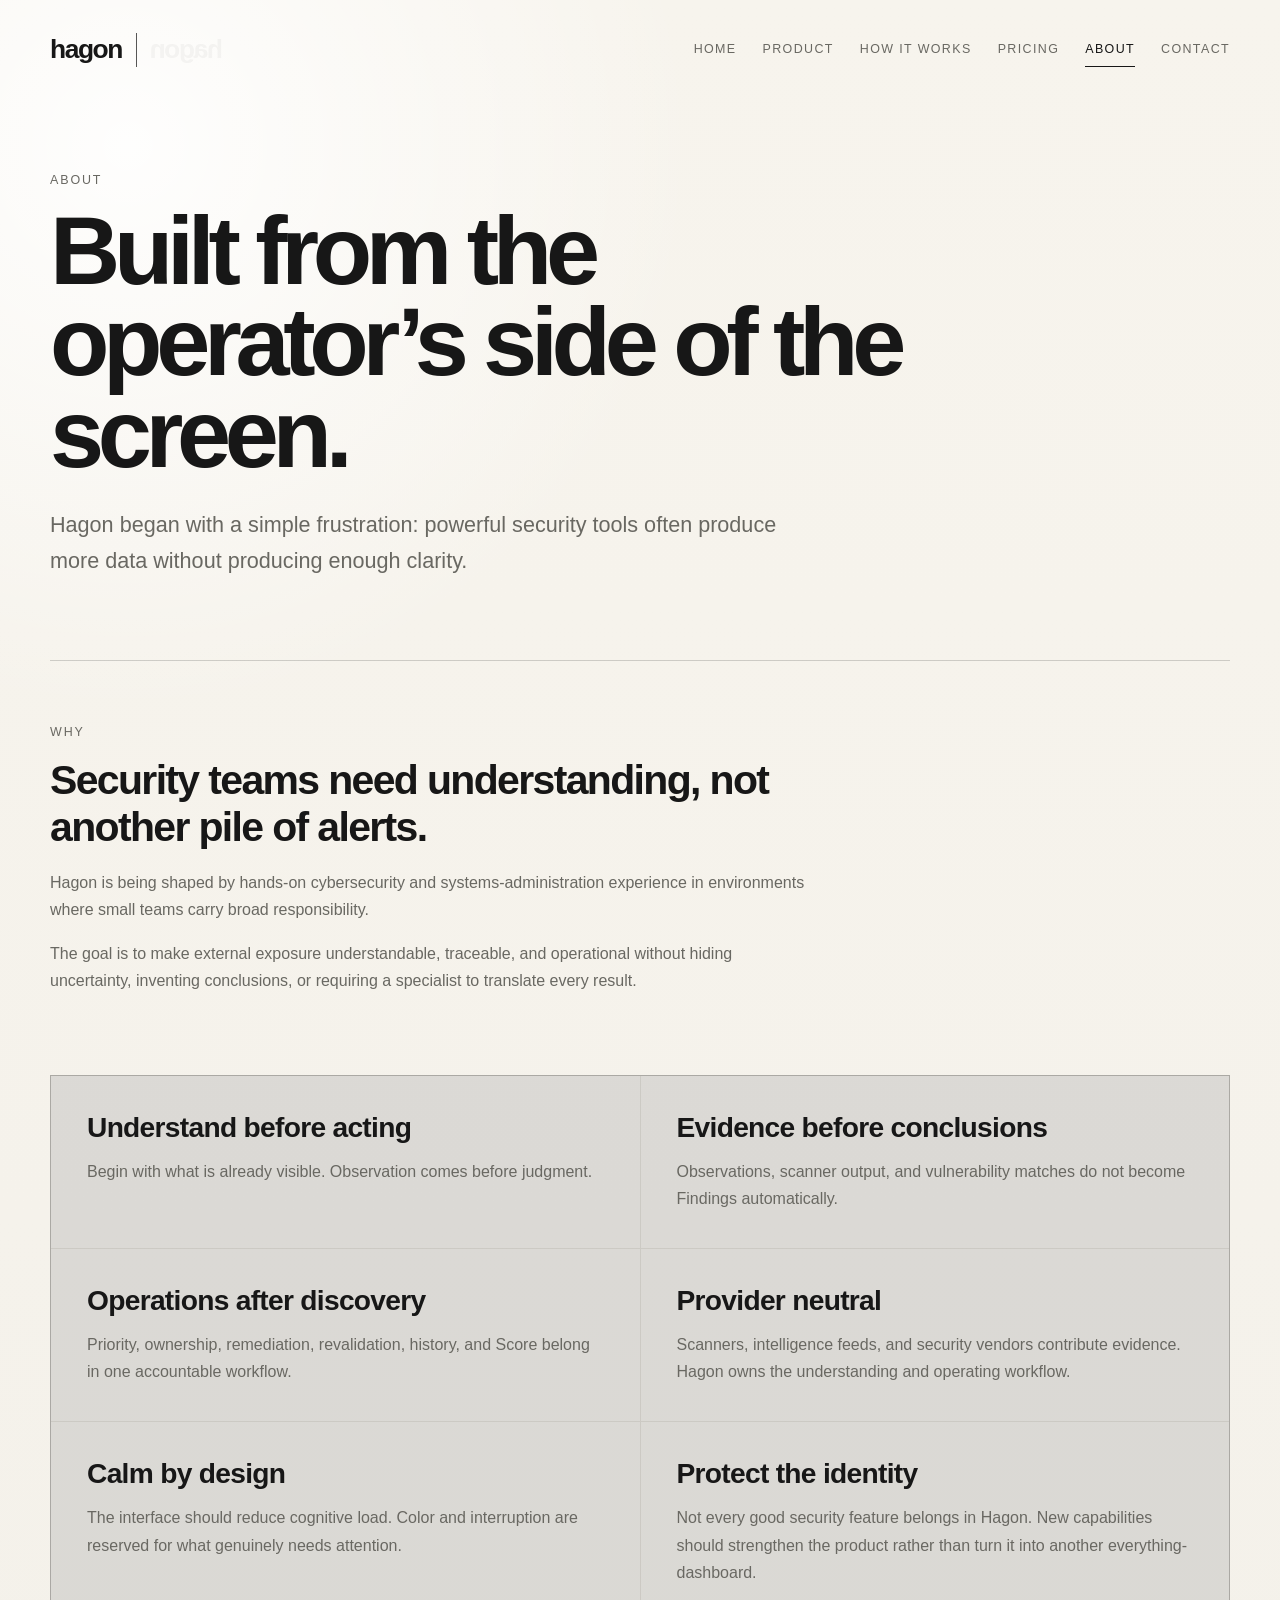
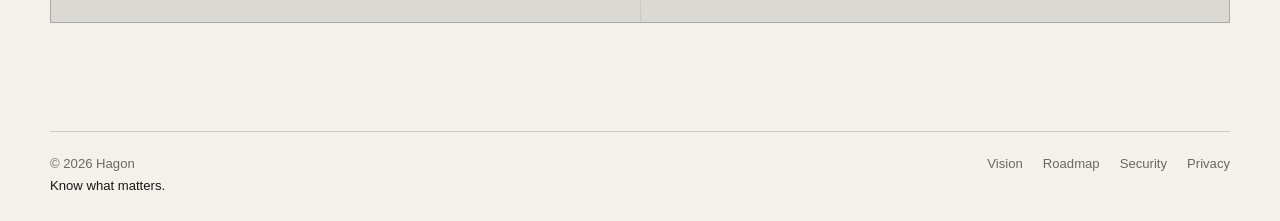
==== about.html @ eed58f70 "complete customer pass update" ====
<!DOCTYPE html>
<html lang="en">
<head>
  <meta charset="UTF-8" />
  <meta name="viewport" content="width=device-width, initial-scale=1" />
  <meta name="description" content="Hagon is built from hands-on security operations experience to make external exposure understandable, evidence-backed, and actionable for lean teams." />
  <meta name="theme-color" content="#f4f1ea" />
  <title>About - Hagon</title>
  <link rel="stylesheet" href="site.css" />
  <script defer src="site.js"></script>
</head>
<body class="about-page">
<div class="page">
<header class="topbar">
  <a class="brand" href="index.html" aria-label="hagon home">
    <span>hagon</span><span class="brand-divider" aria-hidden="true"></span><span class="brand-ghost" aria-hidden="true">hagon</span>
  </a>
  <button class="nav-toggle" type="button" aria-expanded="false" aria-controls="primary-nav">Menu</button>
  <nav class="nav" id="primary-nav" aria-label="Primary navigation"><a href="index.html">Home</a>
<a href="product.html">Product</a>
<a href="how-it-works.html">How It Works</a>
<a href="pricing.html">Pricing</a>
<a href="about.html" aria-current="page">About</a>
<a href="contact.html">Contact</a></nav>
</header>
<main class="content" id="main-content">
<section class="hero"><p class="eyebrow">About</p><h1>Built from the operator’s side of the screen.</h1><p class="lead">Hagon began with a simple frustration: powerful security tools often produce more data without producing enough clarity.</p></section>
<section class="feature-section"><div class="feature-copy"><p class="eyebrow">Why</p><h2>Security teams need understanding, not another pile of alerts.</h2><p>Hagon is being shaped by hands-on cybersecurity and systems-administration experience in environments where small teams carry broad responsibility.</p><p>The goal is to make external exposure understandable, traceable, and operational without hiding uncertainty, inventing conclusions, or requiring a specialist to translate every result.</p></div></section>
<section class="principles"><article><h2>Understand before acting</h2><p>Begin with what is already visible. Observation comes before judgment.</p></article><article><h2>Evidence before conclusions</h2><p>Observations, scanner output, and vulnerability matches do not become Findings automatically.</p></article><article><h2>Operations after discovery</h2><p>Priority, ownership, remediation, revalidation, history, and Score belong in one accountable workflow.</p></article><article><h2>Provider neutral</h2><p>Scanners, intelligence feeds, and security vendors contribute evidence. Hagon owns the understanding and operating workflow.</p></article><article><h2>Calm by design</h2><p>The interface should reduce cognitive load. Color and interruption are reserved for what genuinely needs attention.</p></article><article><h2>Protect the identity</h2><p>Not every good security feature belongs in Hagon. New capabilities should strengthen the product rather than turn it into another everything-dashboard.</p></article></section></main>
<footer class="footer">
  <div><span>© 2026 Hagon</span><span class="footer-tagline">Know what matters.</span></div>
  <nav class="footer-nav" aria-label="Footer navigation"><a href="vision.html">Vision</a>
<a href="roadmap.html">Roadmap</a>
<a href="security.html">Security</a>
<a href="privacy.html">Privacy</a></nav>
</footer>
</div>
</body>
</html>
---- site.css ----
:root{--bg:#f4f1ea;--text:#171717;--muted:#696862;--line:rgba(23,23,23,.18);--line-strong:rgba(23,23,23,.72);--panel:rgba(255,255,255,.38);--max:1180px}
*{box-sizing:border-box}html{min-height:100%;background:var(--bg)}body{margin:0;min-height:100vh;color:var(--text);background:radial-gradient(circle at 10% 8%,rgba(255,255,255,.9),transparent 28%),linear-gradient(180deg,#f7f4ed,var(--bg));font-family:Inter,ui-sans-serif,-apple-system,BlinkMacSystemFont,"Segoe UI",Helvetica,Arial,sans-serif}a{color:inherit}.page{min-height:100vh;display:grid;grid-template-rows:auto 1fr auto;padding:24px}.topbar,.content,.footer{width:min(var(--max),100%);margin:0 auto}.topbar{display:flex;align-items:center;justify-content:space-between;gap:28px;padding:8px 0 24px;border-bottom:1px solid transparent}.brand{display:inline-flex;align-items:center;gap:14px;text-decoration:none;font-size:clamp(1.65rem,2vw,2.2rem);font-weight:600;letter-spacing:-.055em;line-height:1}.brand-divider{width:1px;height:34px;background:var(--line-strong)}.brand-ghost{opacity:.035;transform:scaleX(-1);user-select:none;white-space:nowrap}.nav{display:flex;align-items:center;gap:26px}.nav a{padding:10px 0;text-decoration:none;color:var(--muted);font-size:.78rem;letter-spacing:.11em;text-transform:uppercase;border-bottom:1px solid transparent}.nav a:hover,.nav a:focus-visible,.nav a[aria-current=page]{color:var(--text);border-bottom-color:var(--text)}.nav-toggle{display:none;border:1px solid var(--line);background:transparent;color:var(--text);font:inherit;padding:8px 12px}.content{padding:9vh 0 12vh}.hero{max-width:900px;padding-bottom:9vh}.eyebrow,.section-kicker{margin:0 0 18px;color:var(--muted);font-size:.78rem;letter-spacing:.15em;text-transform:uppercase}.hero h1{margin:0;font-size:clamp(3.2rem,7.6vw,7.4rem);line-height:.94;letter-spacing:-.065em;font-weight:550}.lead{max-width:760px;margin:28px 0 0;color:var(--muted);font-size:clamp(1.05rem,1.7vw,1.35rem);line-height:1.65}.home-page .content{display:grid;align-content:center}.home-hero{display:grid;grid-template-columns:minmax(0,1.35fr) minmax(280px,.65fr);align-items:end;gap:clamp(44px,8vw,120px)}.home-hero h1{margin:0;font-size:clamp(4.3rem,11vw,10.5rem);font-weight:540;line-height:.84;letter-spacing:-.075em}.home-hero h1 span{display:block}.intro-card{border-left:1px solid var(--line-strong);padding:4px 0 4px 28px}.intro-card p{margin:0;color:var(--muted);font-size:clamp(1rem,1.6vw,1.25rem);line-height:1.65}.intro-card strong{color:var(--text)}.signal{margin-top:30px;display:inline-flex;align-items:center;gap:10px;font-size:.92rem}.signal-dot{width:8px;height:8px;border-radius:50%;background:var(--text);box-shadow:0 0 0 6px rgba(23,23,23,.06)}.home-bridge{margin-top:10vh;padding-top:28px;border-top:1px solid var(--line);display:flex;justify-content:space-between;gap:30px;color:var(--muted)}.home-bridge p{margin:0;max-width:690px;line-height:1.7}.text-link{text-decoration:none;color:var(--text);white-space:nowrap}.split-section{display:grid;grid-template-columns:180px 1fr;gap:50px;padding:64px 0;border-top:1px solid var(--line)}.split-section h2,.process h2,.pricing-principles h2,.contact-grid h2,.roadmap-list h2,.security-grid h2,.privacy-list h2{margin:0 0 18px;font-size:clamp(1.7rem,3vw,3rem);letter-spacing:-.035em}.split-section>div>p,.process p,.pricing-principles p,.contact-grid p,.roadmap-list p,.security-grid p,.privacy-list p,.quiet-panel p{color:var(--muted);line-height:1.7;max-width:760px}.demo-window,.quiet-panel,.rows,.security-grid article,.contact-grid article,.roadmap-list article,.pricing-principles article,.privacy-list article{border:1px solid var(--line);background:var(--panel);padding:28px}.window-top,.rows>div{display:flex;justify-content:space-between;gap:20px}.window-top{color:var(--muted);font-size:.82rem;text-transform:uppercase;letter-spacing:.1em;margin-bottom:28px}.demo-window>strong{font-size:1.6rem}.metric-grid{display:grid;grid-template-columns:repeat(3,1fr);gap:12px;margin-top:24px}.metric-grid>div{border-top:1px solid var(--line);padding-top:16px}.metric-grid strong{display:block;font-size:2rem}.metric-grid span{color:var(--muted);font-size:.86rem}.rows>div{padding:15px 0;border-bottom:1px solid var(--line)}.rows>div:last-child{border-bottom:0}.rows span{color:var(--muted)}.process,.pricing-principles,.roadmap-list,.privacy-list{display:grid;gap:0;border-top:1px solid var(--line)}.process article,.pricing-principles article,.roadmap-list article,.privacy-list article{display:grid;grid-template-columns:100px 260px 1fr;gap:26px;padding:34px 0;border-bottom:1px solid var(--line);background:transparent}.process article>span,.pricing-principles article>span,.roadmap-list article>span{color:var(--muted);font-size:.78rem;letter-spacing:.12em;text-transform:uppercase}.process h2,.pricing-principles h2,.roadmap-list h2,.privacy-list h2{font-size:1.5rem}.process p,.pricing-principles p,.roadmap-list p,.privacy-list p{margin:0}.statement{padding:9vh 0 2vh;border-top:1px solid var(--line)}.statement p{margin:0;font-size:clamp(2.3rem,5vw,5.5rem);line-height:1.05;letter-spacing:-.055em}.statement em{font-style:normal;color:var(--muted)}.principle-list{display:grid;grid-template-columns:1fr 1fr;gap:1px;background:var(--line);border:1px solid var(--line)}.principle-list article{padding:28px;background:var(--bg)}.principle-list h3{margin:0 0 12px}.principle-list p{margin:0;color:var(--muted);line-height:1.6}.contact-grid,.security-grid{display:grid;grid-template-columns:1fr 1fr;gap:18px}.contact-grid article span{color:var(--muted);text-transform:uppercase;letter-spacing:.12em;font-size:.76rem}.callout{margin-top:64px}.flow-line{display:flex;gap:10px;flex-wrap:wrap;padding:30px 0;border-top:1px solid var(--line);border-bottom:1px solid var(--line)}.flow-line span{padding:10px 16px;border:1px solid var(--line);background:var(--panel)}.security-grid article h2{font-size:1.4rem}.footer{display:flex;align-items:flex-start;justify-content:space-between;gap:30px;padding:24px 0 4px;border-top:1px solid var(--line);color:var(--muted);font-size:.82rem}.footer>div{display:flex;flex-direction:column;gap:7px}.footer-tagline{color:var(--text)}.footer-nav{display:flex;gap:20px;flex-wrap:wrap}.footer-nav a{text-decoration:none}.footer-nav a:hover,.footer-nav a:focus-visible{color:var(--text)}
@media(max-width:820px){.page{padding:18px}.topbar{align-items:flex-start;flex-wrap:wrap}.nav-toggle{display:block}.nav{display:none;width:100%;flex-direction:column;align-items:stretch;gap:0;padding-top:10px}.nav.is-open{display:flex}.nav a{padding:13px 0;border-bottom:1px solid var(--line)}.content{padding:7vh 0 9vh}.home-hero{grid-template-columns:1fr;gap:50px}.home-hero h1{font-size:clamp(4.5rem,21vw,8rem)}.home-bridge,.footer{flex-direction:column}.split-section{grid-template-columns:1fr;gap:14px;padding:46px 0}.process article,.pricing-principles article,.roadmap-list article,.privacy-list article{grid-template-columns:1fr;gap:10px}.contact-grid,.security-grid,.principle-list{grid-template-columns:1fr}.metric-grid{grid-template-columns:1fr}.footer-nav{gap:14px}}
@media(prefers-reduced-motion:no-preference){.topbar,.content,.footer{animation:reveal .55s ease-out both}.content{animation-delay:.05s}.footer{animation-delay:.1s}@keyframes reveal{from{opacity:0;transform:translateY(8px)}to{opacity:1;transform:translateY(0)}}}

/* Product and content hierarchy */
.status{display:inline-flex;margin:28px 0 0;padding:8px 12px;border:1px solid var(--line-strong);font-size:.74rem;letter-spacing:.13em;text-transform:uppercase}
.principles{display:grid;grid-template-columns:repeat(2,minmax(0,1fr));gap:1px;background:var(--line);border:1px solid var(--line)}
.principles article{padding:clamp(24px,3vw,36px);background:rgba(255,255,255,.28)}
.principles h2{margin:0 0 14px;font-size:clamp(1.35rem,2.2vw,2rem);letter-spacing:-.025em}
.principles p{margin:0;color:var(--muted);line-height:1.7}
.feature-section{display:grid;grid-template-columns:minmax(0,1.45fr) minmax(260px,.55fr);gap:clamp(36px,7vw,96px);align-items:start;padding:64px 0;border-top:1px solid var(--line)}
.feature-copy h2{margin:0 0 18px;font-size:clamp(1.8rem,3.2vw,3.2rem);letter-spacing:-.04em}
.feature-copy>p:not(.eyebrow){max-width:760px;color:var(--muted);line-height:1.72}
.feature-panel{border:1px solid var(--line);background:rgba(255,255,255,.34);padding:26px;position:sticky;top:24px}
.feature-panel .panel-label{margin:0 0 18px;color:var(--muted);font-size:.72rem;letter-spacing:.14em;text-transform:uppercase}
.feature-panel strong{display:block;font-size:1.28rem;line-height:1.35;letter-spacing:-.02em}
.feature-panel>p:last-child{margin:14px 0 0;color:var(--muted);line-height:1.6}
.proof-strip{padding:64px 0;border-top:1px solid var(--line)}
.proof-grid{display:grid;grid-template-columns:repeat(4,minmax(0,1fr));gap:1px;background:var(--line);border:1px solid var(--line)}
.proof-grid article{padding:24px;background:var(--bg)}
.proof-grid strong,.proof-grid span{display:block}.proof-grid strong{font-size:1rem}.proof-grid span{margin-top:9px;color:var(--muted);font-size:.88rem;line-height:1.55}
.score-statement{padding:32px;border:1px solid var(--line);background:var(--panel)}
.score-statement strong{font-size:clamp(1.5rem,3vw,2.6rem);letter-spacing:-.035em}
@media(max-width:820px){.principles,.proof-grid{grid-template-columns:1fr}.feature-section{grid-template-columns:1fr;gap:22px;padding:46px 0}.feature-panel{position:static}}
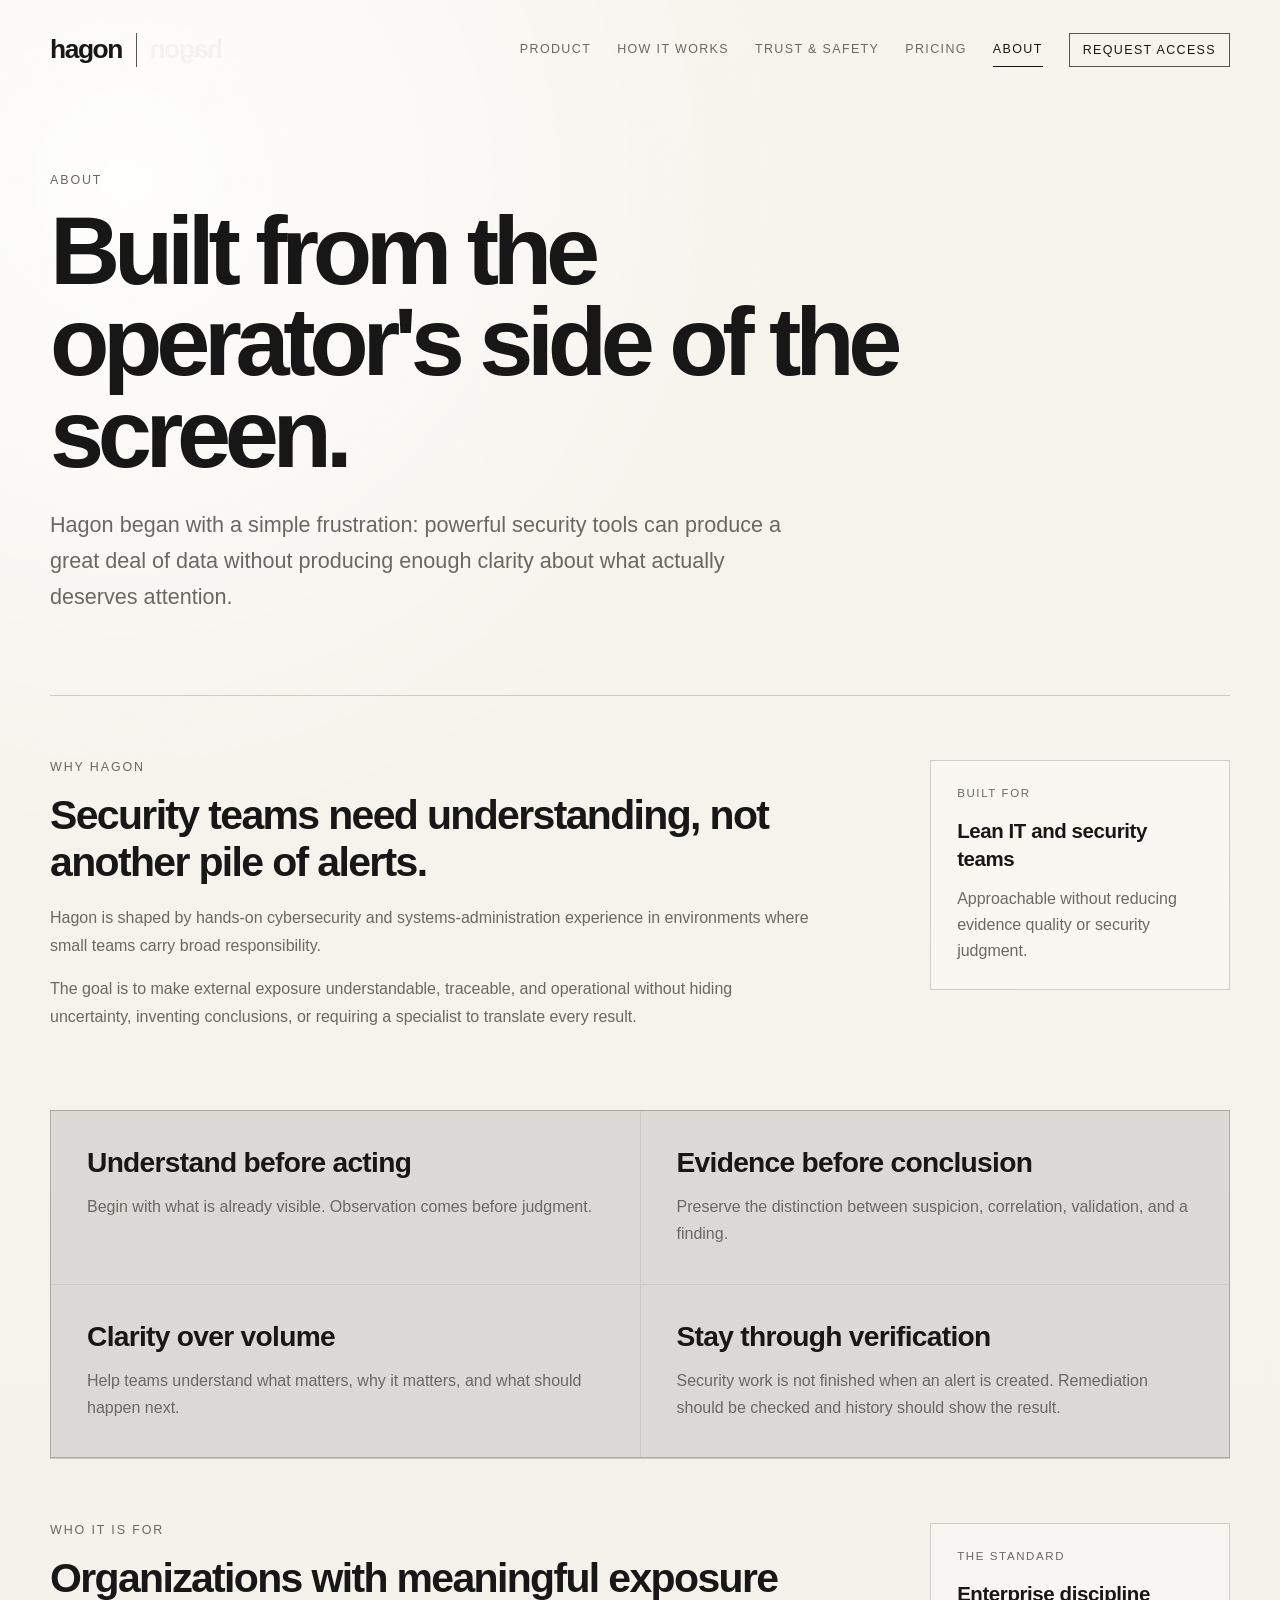
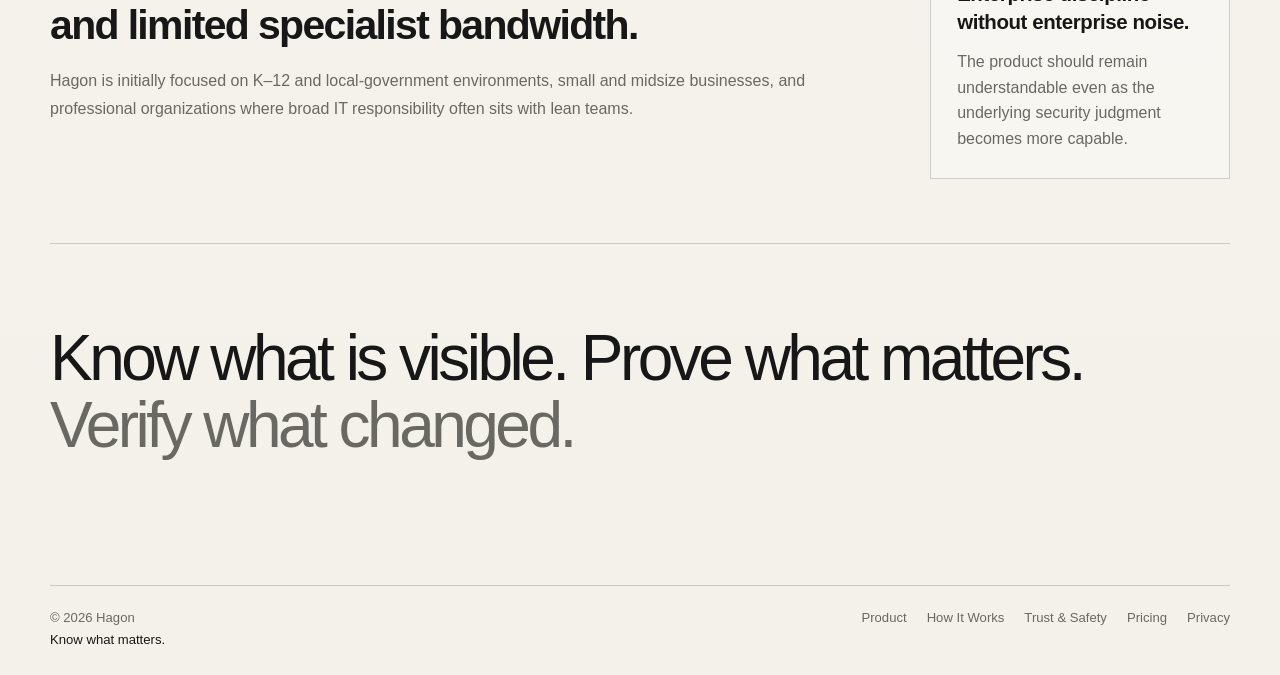
==== commit b7330c41: "refresh" ====
--- a/about.html
+++ b/about.html
@@ -5,35 +5,42 @@
   <meta name="viewport" content="width=device-width, initial-scale=1" />
   <meta name="description" content="Hagon is built from hands-on security operations experience to make external exposure understandable, evidence-backed, and actionable for lean teams." />
   <meta name="theme-color" content="#f4f1ea" />
-  <title>About - Hagon</title>
+  <meta property="og:type" content="website" />
+  <meta property="og:site_name" content="Hagon" />
+  <meta property="og:title" content="About — Hagon" />
+  <meta property="og:description" content="Hagon is built from hands-on security operations experience to make external exposure understandable, evidence-backed, and actionable for lean teams." />
+  <meta property="og:url" content="https://hagontech.com/about.html" />
+  <meta name="twitter:card" content="summary" />
+  <link rel="canonical" href="https://hagontech.com/about.html" />
+  <title>About — Hagon</title>
   <link rel="stylesheet" href="site.css" />
   <script defer src="site.js"></script>
 </head>
 <body class="about-page">
+<a class="skip-link" href="#main-content">Skip to content</a>
 <div class="page">
 <header class="topbar">
-  <a class="brand" href="index.html" aria-label="hagon home">
-    <span>hagon</span><span class="brand-divider" aria-hidden="true"></span><span class="brand-ghost" aria-hidden="true">hagon</span>
-  </a>
+  <a class="brand" href="index.html" aria-label="Hagon home"><span>hagon</span><span class="brand-divider" aria-hidden="true"></span><span class="brand-ghost" aria-hidden="true">hagon</span></a>
   <button class="nav-toggle" type="button" aria-expanded="false" aria-controls="primary-nav">Menu</button>
-  <nav class="nav" id="primary-nav" aria-label="Primary navigation"><a href="index.html">Home</a>
-<a href="product.html">Product</a>
+  <nav class="nav" id="primary-nav" aria-label="Primary navigation"><a href="product.html">Product</a>
 <a href="how-it-works.html">How It Works</a>
+<a href="security.html">Trust & Safety</a>
 <a href="pricing.html">Pricing</a>
 <a href="about.html" aria-current="page">About</a>
-<a href="contact.html">Contact</a></nav>
+<a href="contact.html" class="nav-cta">Request Access</a></nav>
 </header>
 <main class="content" id="main-content">
-<section class="hero"><p class="eyebrow">About</p><h1>Built from the operator’s side of the screen.</h1><p class="lead">Hagon began with a simple frustration: powerful security tools often produce more data without producing enough clarity.</p></section>
-<section class="feature-section"><div class="feature-copy"><p class="eyebrow">Why</p><h2>Security teams need understanding, not another pile of alerts.</h2><p>Hagon is being shaped by hands-on cybersecurity and systems-administration experience in environments where small teams carry broad responsibility.</p><p>The goal is to make external exposure understandable, traceable, and operational without hiding uncertainty, inventing conclusions, or requiring a specialist to translate every result.</p></div></section>
-<section class="principles"><article><h2>Understand before acting</h2><p>Begin with what is already visible. Observation comes before judgment.</p></article><article><h2>Evidence before conclusions</h2><p>Observations, scanner output, and vulnerability matches do not become Findings automatically.</p></article><article><h2>Operations after discovery</h2><p>Priority, ownership, remediation, revalidation, history, and Score belong in one accountable workflow.</p></article><article><h2>Provider neutral</h2><p>Scanners, intelligence feeds, and security vendors contribute evidence. Hagon owns the understanding and operating workflow.</p></article><article><h2>Calm by design</h2><p>The interface should reduce cognitive load. Color and interruption are reserved for what genuinely needs attention.</p></article><article><h2>Protect the identity</h2><p>Not every good security feature belongs in Hagon. New capabilities should strengthen the product rather than turn it into another everything-dashboard.</p></article></section></main>
-<footer class="footer">
-  <div><span>© 2026 Hagon</span><span class="footer-tagline">Know what matters.</span></div>
-  <nav class="footer-nav" aria-label="Footer navigation"><a href="vision.html">Vision</a>
-<a href="roadmap.html">Roadmap</a>
-<a href="security.html">Security</a>
-<a href="privacy.html">Privacy</a></nav>
-</footer>
+<section class="hero"><p class="eyebrow">About</p><h1>Built from the operator's side of the screen.</h1><p class="lead">Hagon began with a simple frustration: powerful security tools can produce a great deal of data without producing enough clarity about what actually deserves attention.</p></section>
+<section class="feature-section"><div class="feature-copy"><p class="eyebrow">Why Hagon</p><h2>Security teams need understanding, not another pile of alerts.</h2><p>Hagon is shaped by hands-on cybersecurity and systems-administration experience in environments where small teams carry broad responsibility.</p><p>The goal is to make external exposure understandable, traceable, and operational without hiding uncertainty, inventing conclusions, or requiring a specialist to translate every result.</p></div><div class="feature-panel"><p class="panel-label">Built for</p><strong>Lean IT and security teams</strong><p>Approachable without reducing evidence quality or security judgment.</p></div></section>
+<section class="principles"><article><h2>Understand before acting</h2><p>Begin with what is already visible. Observation comes before judgment.</p></article><article><h2>Evidence before conclusion</h2><p>Preserve the distinction between suspicion, correlation, validation, and a finding.</p></article><article><h2>Clarity over volume</h2><p>Help teams understand what matters, why it matters, and what should happen next.</p></article><article><h2>Stay through verification</h2><p>Security work is not finished when an alert is created. Remediation should be checked and history should show the result.</p></article></section>
+<section class="feature-section"><div class="feature-copy"><p class="eyebrow">Who it is for</p><h2>Organizations with meaningful exposure and limited specialist bandwidth.</h2><p>Hagon is initially focused on K–12 and local-government environments, small and midsize businesses, and professional organizations where broad IT responsibility often sits with lean teams.</p></div><div class="feature-panel"><p class="panel-label">The standard</p><strong>Enterprise discipline without enterprise noise.</strong><p>The product should remain understandable even as the underlying security judgment becomes more capable.</p></div></section>
+<section class="statement"><p>Know what is visible. Prove what matters. <em>Verify what changed.</em></p></section>
+</main>
+<footer class="footer"><div><span>© 2026 Hagon</span><span class="footer-tagline">Know what matters.</span></div><nav class="footer-nav" aria-label="Footer navigation"><a href="product.html">Product</a>
+<a href="how-it-works.html">How It Works</a>
+<a href="security.html">Trust & Safety</a>
+<a href="pricing.html">Pricing</a>
+<a href="privacy.html">Privacy</a></nav></footer>
 </div>
 </body>
 </html>
--- a/site.css
+++ b/site.css
@@ -24,3 +24,65 @@
 .score-statement{padding:32px;border:1px solid var(--line);background:var(--panel)}
 .score-statement strong{font-size:clamp(1.5rem,3vw,2.6rem);letter-spacing:-.035em}
 @media(max-width:820px){.principles,.proof-grid{grid-template-columns:1fr}.feature-section{grid-template-columns:1fr;gap:22px;padding:46px 0}.feature-panel{position:static}}
+
+/* Private-beta access boundary */
+.access-statement{padding:28px 0 54px;border-top:1px solid var(--line)}
+.access-statement p{max-width:900px;font-size:1rem;line-height:1.7;letter-spacing:0;color:var(--muted)}
+.access-statement strong{color:var(--text)}
+
+/* Compact beta/status notices: operational copy must never inherit display-statement scale */
+.beta-notice{
+  margin:0 0 64px;
+  padding:28px 30px;
+  max-width:900px;
+  border:1px solid var(--line);
+  background:var(--panel);
+}
+.beta-notice .eyebrow{margin:0 0 10px}
+.beta-notice h2{
+  margin:0;
+  max-width:760px;
+  font-size:clamp(1.45rem,2.5vw,2.15rem);
+  line-height:1.12;
+  letter-spacing:-.03em;
+  font-weight:550;
+}
+.beta-notice>p:not(.eyebrow){
+  margin:14px 0 0;
+  max-width:760px;
+  color:var(--muted);
+  font-size:1rem;
+  line-height:1.7;
+  letter-spacing:0;
+}
+.access-statement{padding:28px 30px;border-top:1px solid var(--line)}
+.access-statement p{max-width:760px;font-size:1rem;line-height:1.7;letter-spacing:0;color:var(--muted)}
+.score-statement p{
+  margin:0;
+  font-size:1rem;
+  line-height:1.7;
+  letter-spacing:0;
+  color:var(--muted);
+}
+.score-statement strong{
+  display:block;
+  margin-bottom:10px;
+  color:var(--text);
+  font-size:clamp(1.5rem,3vw,2.6rem);
+  line-height:1.12;
+  letter-spacing:-.035em;
+}
+@media(max-width:820px){
+  .beta-notice{margin-bottom:46px;padding:22px}
+}
+
+/* 2026 public positioning refresh */
+.skip-link{position:fixed;left:18px;top:12px;z-index:1000;padding:10px 14px;background:var(--text);color:var(--bg);text-decoration:none;transform:translateY(-160%);transition:transform .15s ease}.skip-link:focus{transform:translateY(0)}
+.nav .nav-cta{padding:9px 13px;border:1px solid var(--line-strong);color:var(--text)}.nav .nav-cta:hover,.nav .nav-cta:focus-visible,.nav .nav-cta[aria-current=page]{background:var(--text);color:var(--bg);border-color:var(--text)}
+.home-refresh{max-width:980px}.home-refresh .lead{max-width:850px}.hero-actions{display:flex;flex-wrap:wrap;gap:12px;margin-top:30px}.button{display:inline-flex;align-items:center;justify-content:center;min-height:44px;padding:10px 16px;border:1px solid var(--line-strong);text-decoration:none;font-size:.82rem;letter-spacing:.06em}.button.primary{background:var(--text);color:var(--bg);border-color:var(--text)}.button.secondary{background:transparent;color:var(--text)}.button:hover,.button:focus-visible{transform:translateY(-1px)}
+.question-grid{padding:70px 0;border-top:1px solid var(--line)}.section-heading{display:grid;grid-template-columns:200px 1fr;gap:40px;margin-bottom:34px}.section-heading h2{margin:0;font-size:clamp(2rem,4vw,4rem);line-height:1.05;letter-spacing:-.05em}.question-cards{display:grid;grid-template-columns:repeat(3,minmax(0,1fr));gap:1px;background:var(--line);border:1px solid var(--line)}.question-cards article{padding:28px;background:var(--bg)}.question-cards span{display:block;margin-bottom:28px;color:var(--muted);font-size:.75rem;letter-spacing:.12em}.question-cards h3{margin:0 0 12px;font-size:1.18rem}.question-cards p{margin:0;color:var(--muted);line-height:1.65}
+.flow-section{padding:64px 0;border-top:1px solid var(--line)}.large-flow span{font-size:.9rem}.flow-copy{max-width:800px;margin:24px 0 0;color:var(--muted);line-height:1.7}
+.score-card{display:flex;flex-direction:column;border:1px solid var(--line);background:var(--panel);padding:28px}.score-value{font-size:clamp(3.2rem,6vw,6rem);letter-spacing:-.07em;line-height:1}.score-label{margin-top:12px;font-size:1.1rem}.score-note{margin-top:26px;padding-top:16px;border-top:1px solid var(--line);color:var(--muted);font-size:.9rem;line-height:1.5}
+.trust-strip{padding:64px 0;border-top:1px solid var(--line)}.cta-band{margin-top:64px;padding:clamp(28px,5vw,60px);border:1px solid var(--line-strong);background:rgba(255,255,255,.25)}.cta-band h2{max-width:900px;margin:0;font-size:clamp(2rem,4vw,4.5rem);line-height:1.02;letter-spacing:-.05em}.cta-band>p:not(.eyebrow){max-width:760px;color:var(--muted);line-height:1.7}.intake-notice{margin-top:56px}
+@media(max-width:1080px){.nav{gap:16px}.nav a{font-size:.72rem}}
+@media(max-width:820px){.nav .nav-cta{border-width:0 0 1px;padding:13px 0;background:transparent;color:var(--text)}.nav .nav-cta:hover,.nav .nav-cta:focus-visible,.nav .nav-cta[aria-current=page]{background:transparent;color:var(--text)}.section-heading{grid-template-columns:1fr;gap:0}.question-cards{grid-template-columns:1fr}.hero-actions{flex-direction:column;align-items:stretch}.button{width:100%}.score-card{margin-top:6px}}
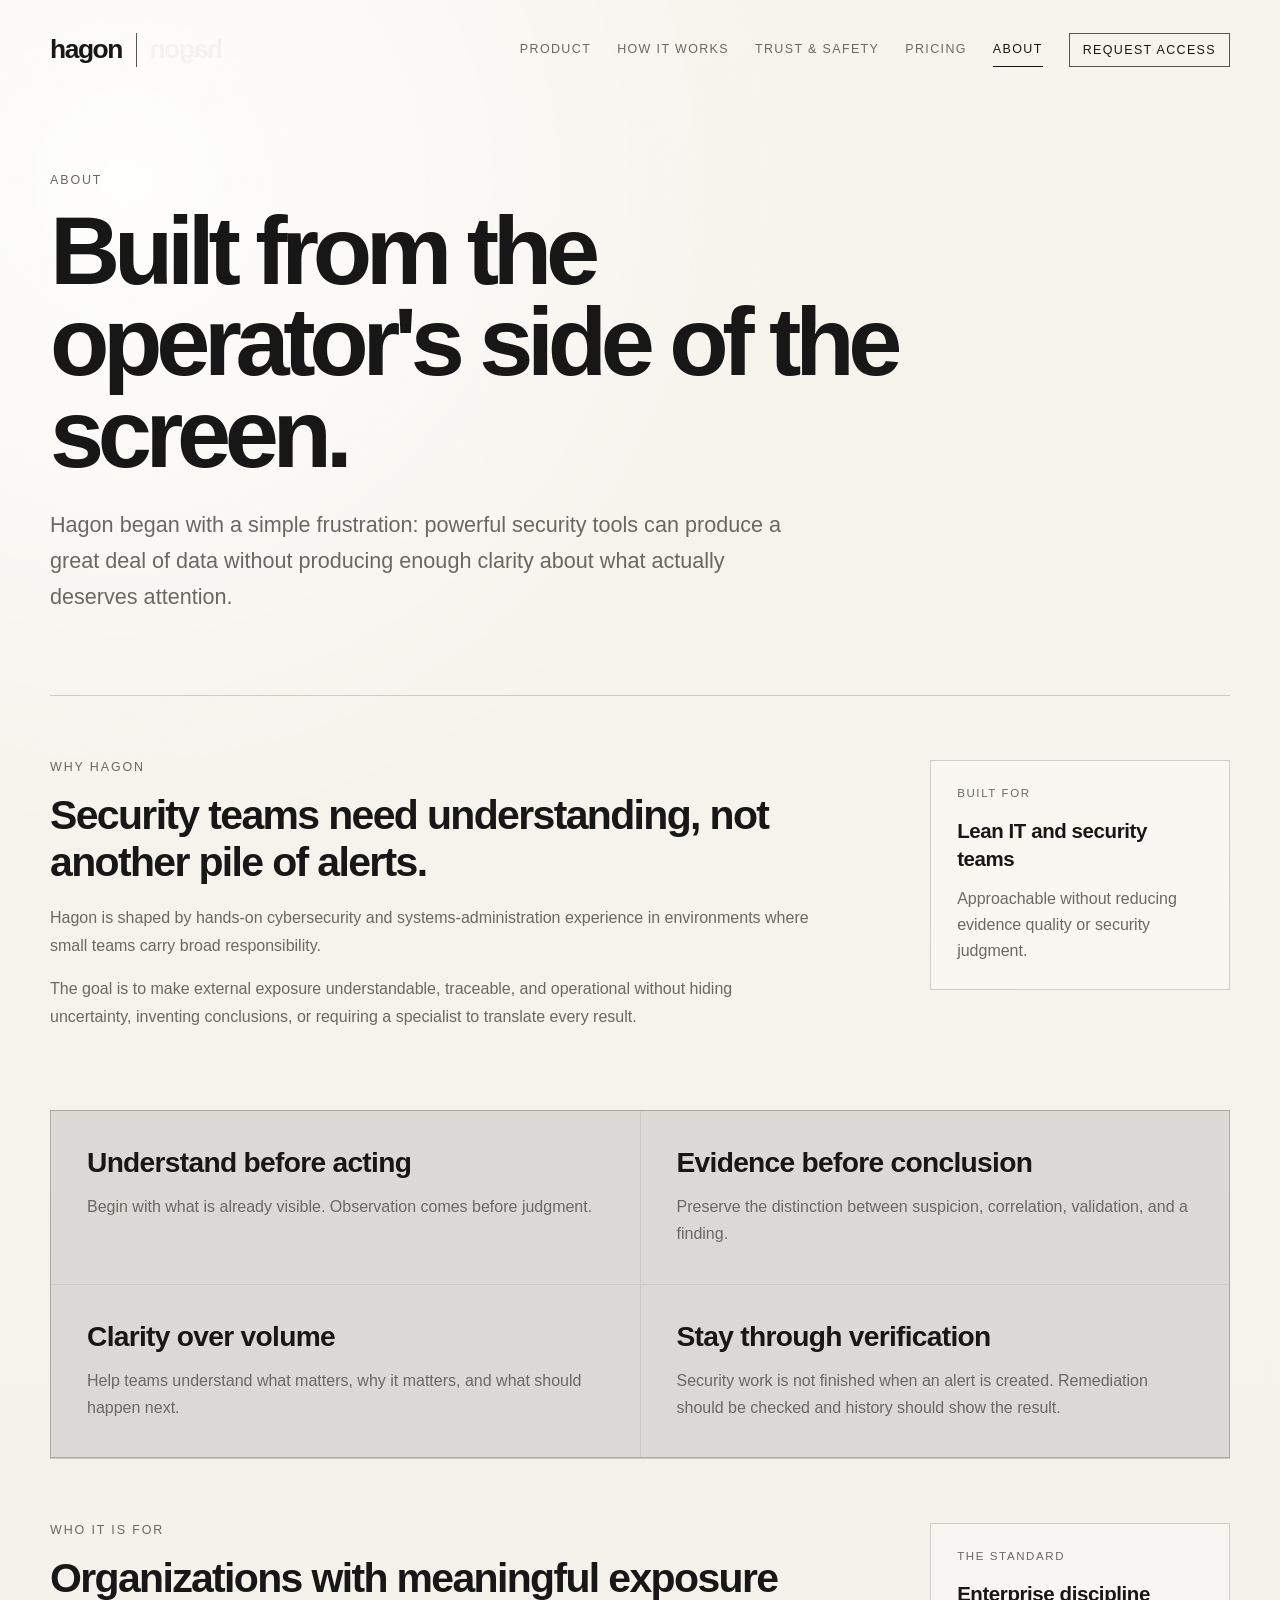
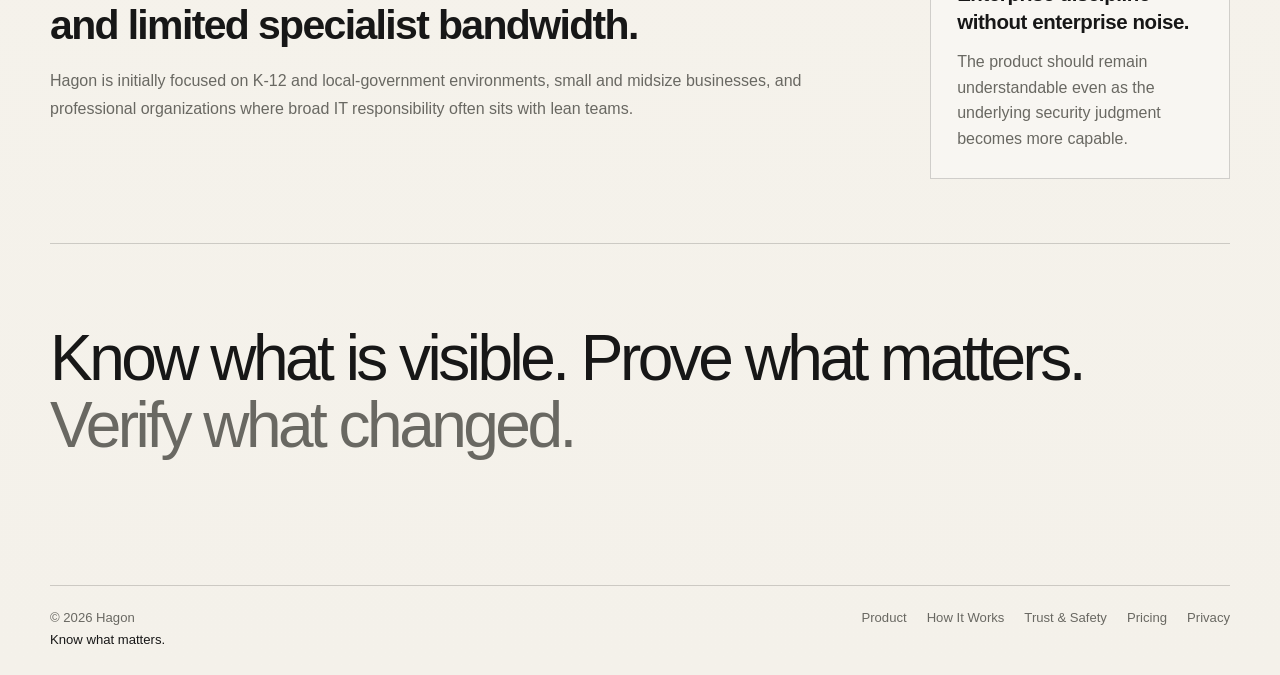
==== commit c8702a84: "refresh" ====
--- a/about.html
+++ b/about.html
@@ -7,12 +7,12 @@
   <meta name="theme-color" content="#f4f1ea" />
   <meta property="og:type" content="website" />
   <meta property="og:site_name" content="Hagon" />
-  <meta property="og:title" content="About — Hagon" />
+  <meta property="og:title" content="About | Hagon" />
   <meta property="og:description" content="Hagon is built from hands-on security operations experience to make external exposure understandable, evidence-backed, and actionable for lean teams." />
   <meta property="og:url" content="https://hagontech.com/about.html" />
   <meta name="twitter:card" content="summary" />
   <link rel="canonical" href="https://hagontech.com/about.html" />
-  <title>About — Hagon</title>
+  <title>About | Hagon</title>
   <link rel="stylesheet" href="site.css" />
   <script defer src="site.js"></script>
 </head>
@@ -33,7 +33,7 @@
 <section class="hero"><p class="eyebrow">About</p><h1>Built from the operator's side of the screen.</h1><p class="lead">Hagon began with a simple frustration: powerful security tools can produce a great deal of data without producing enough clarity about what actually deserves attention.</p></section>
 <section class="feature-section"><div class="feature-copy"><p class="eyebrow">Why Hagon</p><h2>Security teams need understanding, not another pile of alerts.</h2><p>Hagon is shaped by hands-on cybersecurity and systems-administration experience in environments where small teams carry broad responsibility.</p><p>The goal is to make external exposure understandable, traceable, and operational without hiding uncertainty, inventing conclusions, or requiring a specialist to translate every result.</p></div><div class="feature-panel"><p class="panel-label">Built for</p><strong>Lean IT and security teams</strong><p>Approachable without reducing evidence quality or security judgment.</p></div></section>
 <section class="principles"><article><h2>Understand before acting</h2><p>Begin with what is already visible. Observation comes before judgment.</p></article><article><h2>Evidence before conclusion</h2><p>Preserve the distinction between suspicion, correlation, validation, and a finding.</p></article><article><h2>Clarity over volume</h2><p>Help teams understand what matters, why it matters, and what should happen next.</p></article><article><h2>Stay through verification</h2><p>Security work is not finished when an alert is created. Remediation should be checked and history should show the result.</p></article></section>
-<section class="feature-section"><div class="feature-copy"><p class="eyebrow">Who it is for</p><h2>Organizations with meaningful exposure and limited specialist bandwidth.</h2><p>Hagon is initially focused on K–12 and local-government environments, small and midsize businesses, and professional organizations where broad IT responsibility often sits with lean teams.</p></div><div class="feature-panel"><p class="panel-label">The standard</p><strong>Enterprise discipline without enterprise noise.</strong><p>The product should remain understandable even as the underlying security judgment becomes more capable.</p></div></section>
+<section class="feature-section"><div class="feature-copy"><p class="eyebrow">Who it is for</p><h2>Organizations with meaningful exposure and limited specialist bandwidth.</h2><p>Hagon is initially focused on K-12 and local-government environments, small and midsize businesses, and professional organizations where broad IT responsibility often sits with lean teams.</p></div><div class="feature-panel"><p class="panel-label">The standard</p><strong>Enterprise discipline without enterprise noise.</strong><p>The product should remain understandable even as the underlying security judgment becomes more capable.</p></div></section>
 <section class="statement"><p>Know what is visible. Prove what matters. <em>Verify what changed.</em></p></section>
 </main>
 <footer class="footer"><div><span>© 2026 Hagon</span><span class="footer-tagline">Know what matters.</span></div><nav class="footer-nav" aria-label="Footer navigation"><a href="product.html">Product</a>
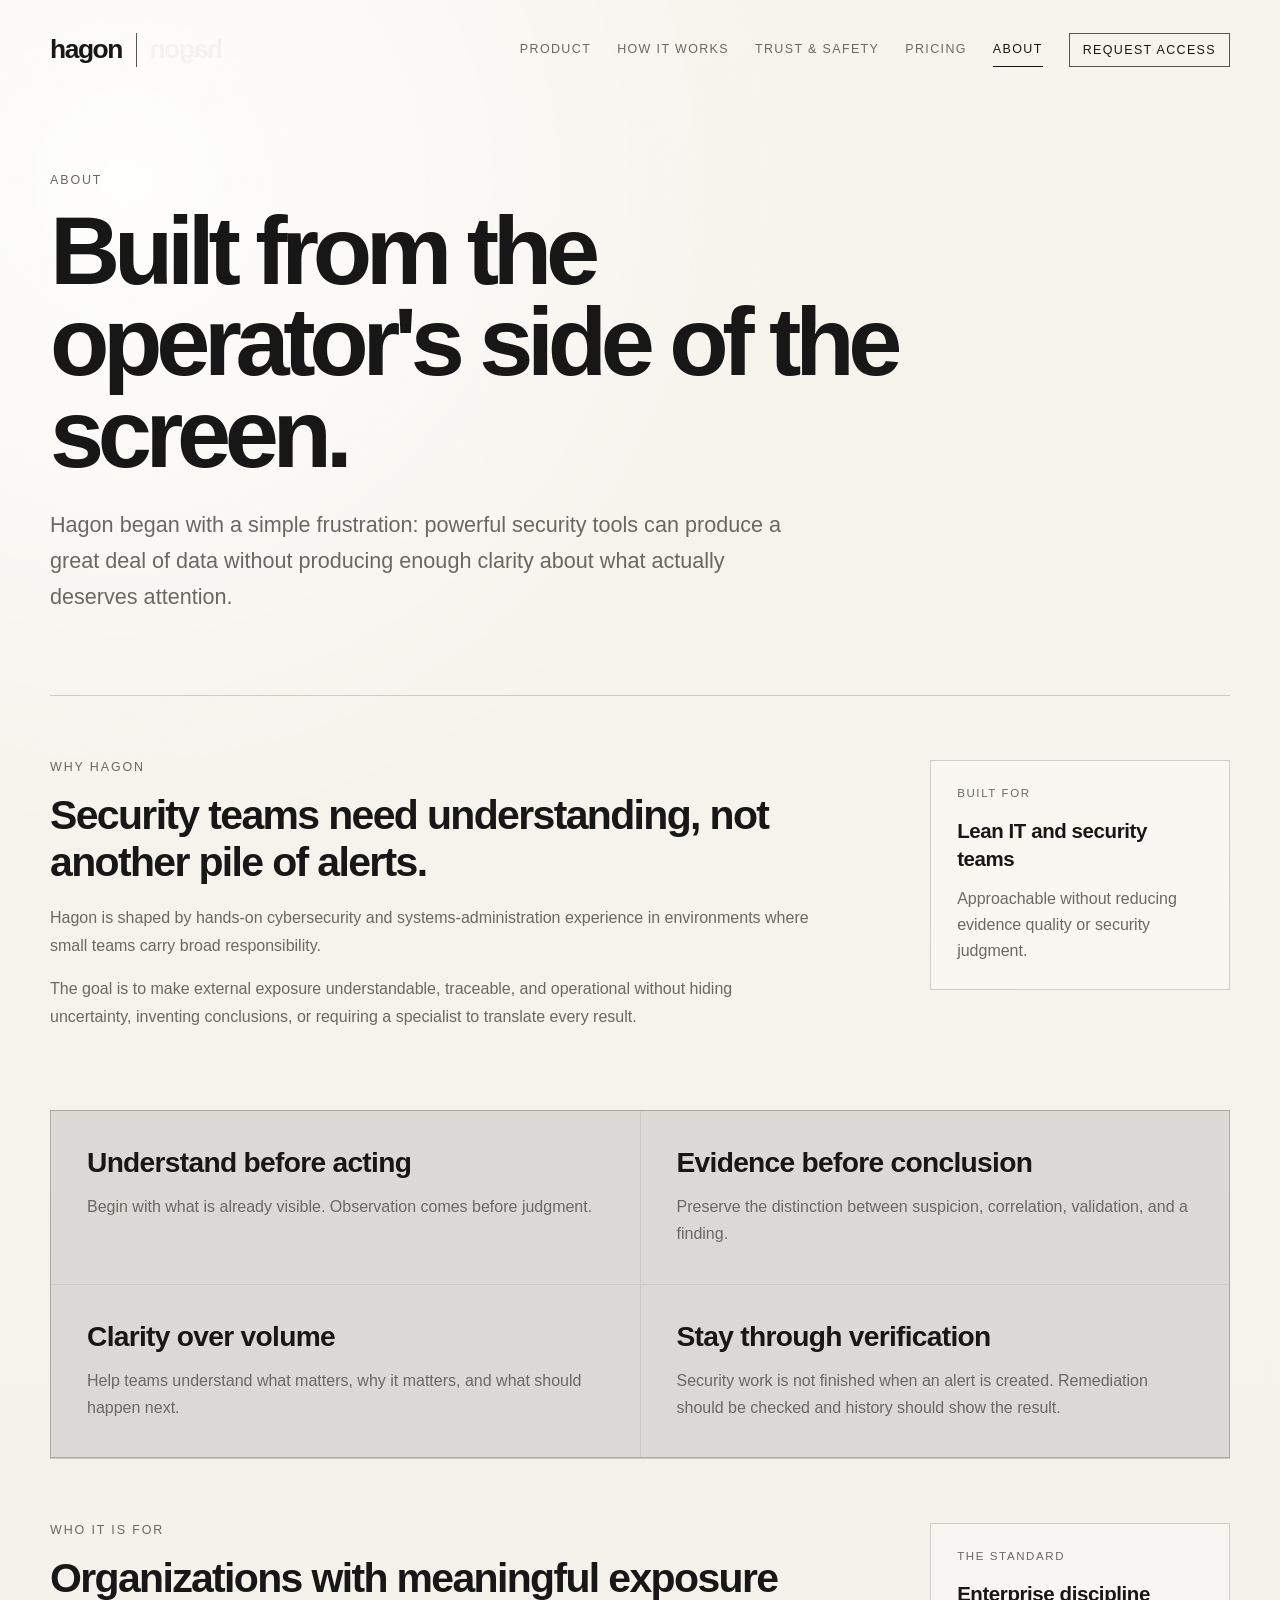
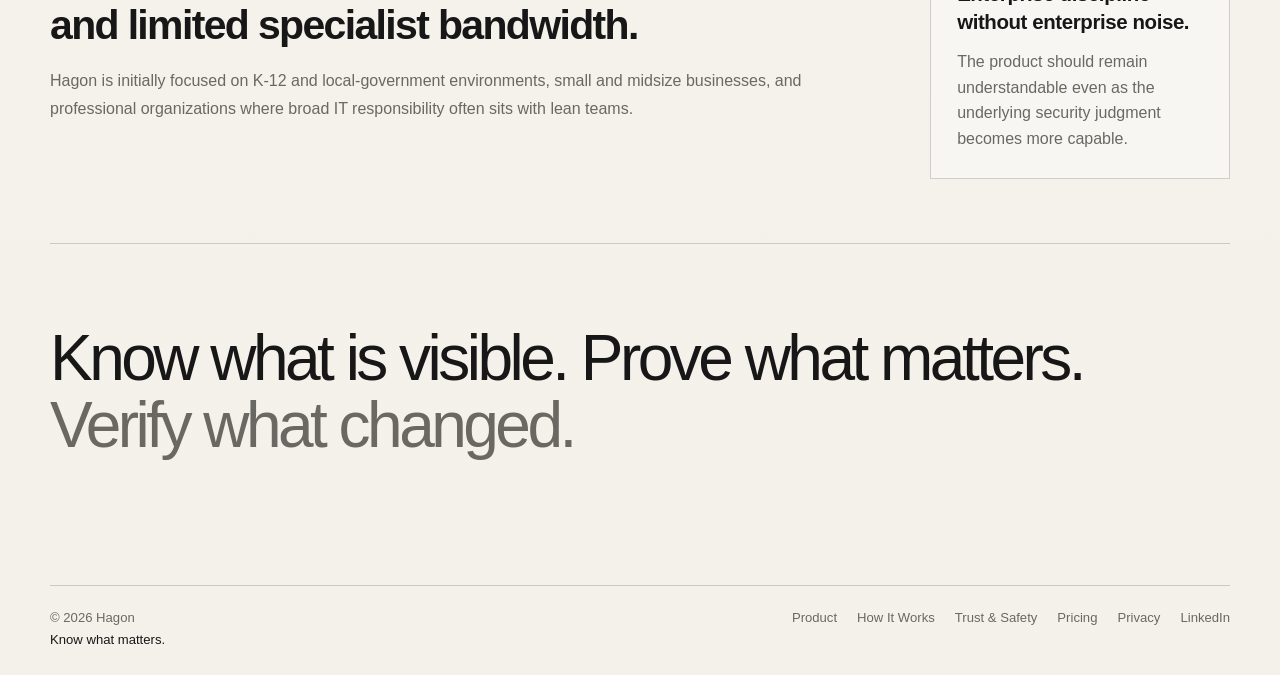
==== commit 51af3dd9: "add Linkedin" ====
--- a/about.html
+++ b/about.html
@@ -10,7 +10,13 @@
   <meta property="og:title" content="About | Hagon" />
   <meta property="og:description" content="Hagon is built from hands-on security operations experience to make external exposure understandable, evidence-backed, and actionable for lean teams." />
   <meta property="og:url" content="https://hagontech.com/about.html" />
-  <meta name="twitter:card" content="summary" />
+  <meta property="og:image" content="https://hagontech.com/og-image.png" />
+  <meta property="og:image:width" content="1200" />
+  <meta property="og:image:height" content="630" />
+  <meta property="og:image:alt" content="Hagon. Know what matters." />
+  <meta name="twitter:card" content="summary_large_image" />
+  <meta name="twitter:image" content="https://hagontech.com/og-image.png" />
+  <link rel="icon" href="favicon.svg" type="image/svg+xml" />
   <link rel="canonical" href="https://hagontech.com/about.html" />
   <title>About | Hagon</title>
   <link rel="stylesheet" href="site.css" />
@@ -40,7 +46,8 @@
 <a href="how-it-works.html">How It Works</a>
 <a href="security.html">Trust & Safety</a>
 <a href="pricing.html">Pricing</a>
-<a href="privacy.html">Privacy</a></nav></footer>
+<a href="privacy.html">Privacy</a>
+<a href="https://www.linkedin.com/company/hagontech/" target="_blank" rel="noopener noreferrer">LinkedIn</a></nav></footer>
 </div>
 </body>
 </html>
--- a/site.css
+++ b/site.css
@@ -86,3 +86,49 @@
 .trust-strip{padding:64px 0;border-top:1px solid var(--line)}.cta-band{margin-top:64px;padding:clamp(28px,5vw,60px);border:1px solid var(--line-strong);background:rgba(255,255,255,.25)}.cta-band h2{max-width:900px;margin:0;font-size:clamp(2rem,4vw,4.5rem);line-height:1.02;letter-spacing:-.05em}.cta-band>p:not(.eyebrow){max-width:760px;color:var(--muted);line-height:1.7}.intake-notice{margin-top:56px}
 @media(max-width:1080px){.nav{gap:16px}.nav a{font-size:.72rem}}
 @media(max-width:820px){.nav .nav-cta{border-width:0 0 1px;padding:13px 0;background:transparent;color:var(--text)}.nav .nav-cta:hover,.nav .nav-cta:focus-visible,.nav .nav-cta[aria-current=page]{background:transparent;color:var(--text)}.section-heading{grid-template-columns:1fr;gap:0}.question-cards{grid-template-columns:1fr}.hero-actions{flex-direction:column;align-items:stretch}.button{width:100%}.score-card{margin-top:6px}}
+
+.intake-note{margin-top:14px!important;font-size:.88rem!important;line-height:1.55!important;color:var(--muted)!important}
+
+
+/* Pricing page */
+.pricing-plans{padding:0 0 72px}
+.pricing-section-head{display:grid;grid-template-columns:200px minmax(0,1fr);column-gap:40px;align-items:start;padding:0 0 30px}
+.pricing-section-head .eyebrow{grid-row:1 / span 2;margin-top:8px}
+.pricing-section-head h2{margin:0;font-size:clamp(2rem,3.8vw,3.7rem);line-height:1.03;letter-spacing:-.05em;font-weight:550}
+.pricing-section-head>p:last-child{max-width:760px;margin:18px 0 0;color:var(--muted);line-height:1.7}
+.pricing-grid{display:grid;grid-template-columns:repeat(3,minmax(0,1fr));gap:1px;background:var(--line);border:1px solid var(--line)}
+.pricing-card{display:flex;min-width:0;min-height:390px;flex-direction:column;padding:clamp(24px,3vw,36px);background:var(--bg)}
+.pricing-card-featured{background:rgba(255,255,255,.5)}
+.pricing-card .eyebrow{margin-bottom:30px}
+.pricing-card h3{margin:0;line-height:1}
+.pricing-card .price{font-size:clamp(2.6rem,4.3vw,4.2rem);font-weight:550;letter-spacing:-.055em}
+.pricing-card .price-period{font-size:1rem;font-weight:500;letter-spacing:0;color:var(--muted);white-space:nowrap}
+.pricing-scope{margin:22px 0 0;padding-top:18px;border-top:1px solid var(--line);font-weight:600;line-height:1.45}
+.pricing-description{margin:14px 0 30px;color:var(--muted);line-height:1.65}
+.pricing-card .button{align-self:flex-start;margin-top:auto}
+.pricing-includes{display:grid;grid-template-columns:200px 1fr;gap:40px;padding:28px 0;border-bottom:1px solid var(--line)}
+.pricing-includes strong{font-size:1rem}
+.pricing-includes p{margin:0;color:var(--muted);line-height:1.7}
+.pricing-custom{display:grid;grid-template-columns:minmax(250px,.75fr) minmax(0,1fr) auto;gap:36px;align-items:end;padding:34px 0;border-bottom:1px solid var(--line)}
+.pricing-custom .eyebrow{margin-bottom:10px}
+.pricing-custom h3{margin:0;font-size:1.45rem;letter-spacing:-.025em}
+.pricing-custom>p{margin:0;color:var(--muted);line-height:1.65}
+.pricing-assurances{display:grid;grid-template-columns:1fr 1fr;gap:1px;margin-top:64px;background:var(--line);border:1px solid var(--line)}
+.pricing-assurances article{padding:clamp(28px,4vw,46px);background:rgba(255,255,255,.28)}
+.pricing-assurances h2{margin:0 0 16px;font-size:clamp(1.55rem,2.7vw,2.55rem);line-height:1.08;letter-spacing:-.04em}
+.pricing-assurances p:not(.eyebrow){margin:0;color:var(--muted);line-height:1.7}
+.pricing-cta{padding:clamp(28px,4vw,44px)}
+.pricing-cta h2{font-size:clamp(2rem,3.5vw,3.5rem)}
+.pricing-cta .hero-actions{margin-top:24px}
+
+@media(max-width:900px){
+  .pricing-grid{grid-template-columns:1fr}
+  .pricing-card{min-height:0}
+  .pricing-card .button{margin-top:8px}
+  .pricing-custom{grid-template-columns:1fr;gap:16px;align-items:start}
+}
+@media(max-width:820px){
+  .pricing-section-head,.pricing-includes{grid-template-columns:1fr;gap:8px}
+  .pricing-section-head .eyebrow{grid-row:auto;margin-top:0}
+  .pricing-assurances{grid-template-columns:1fr}
+}
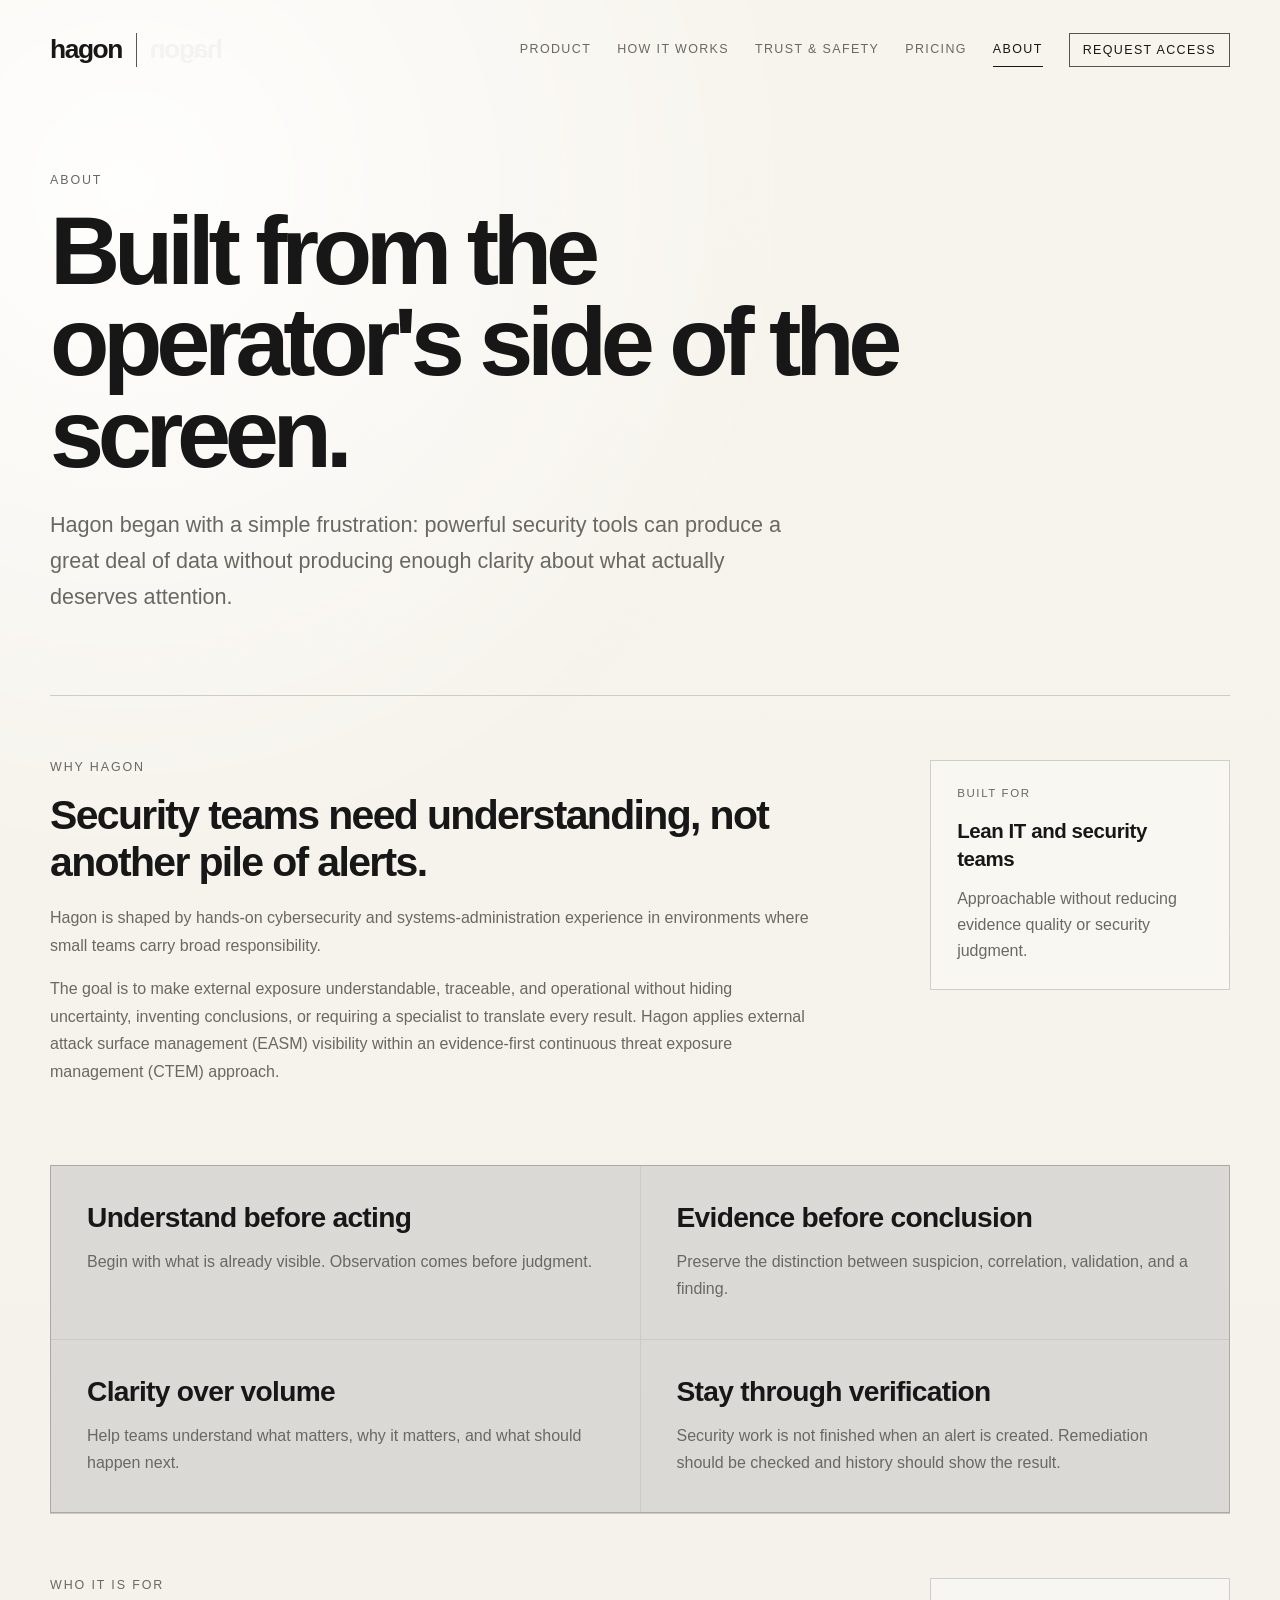
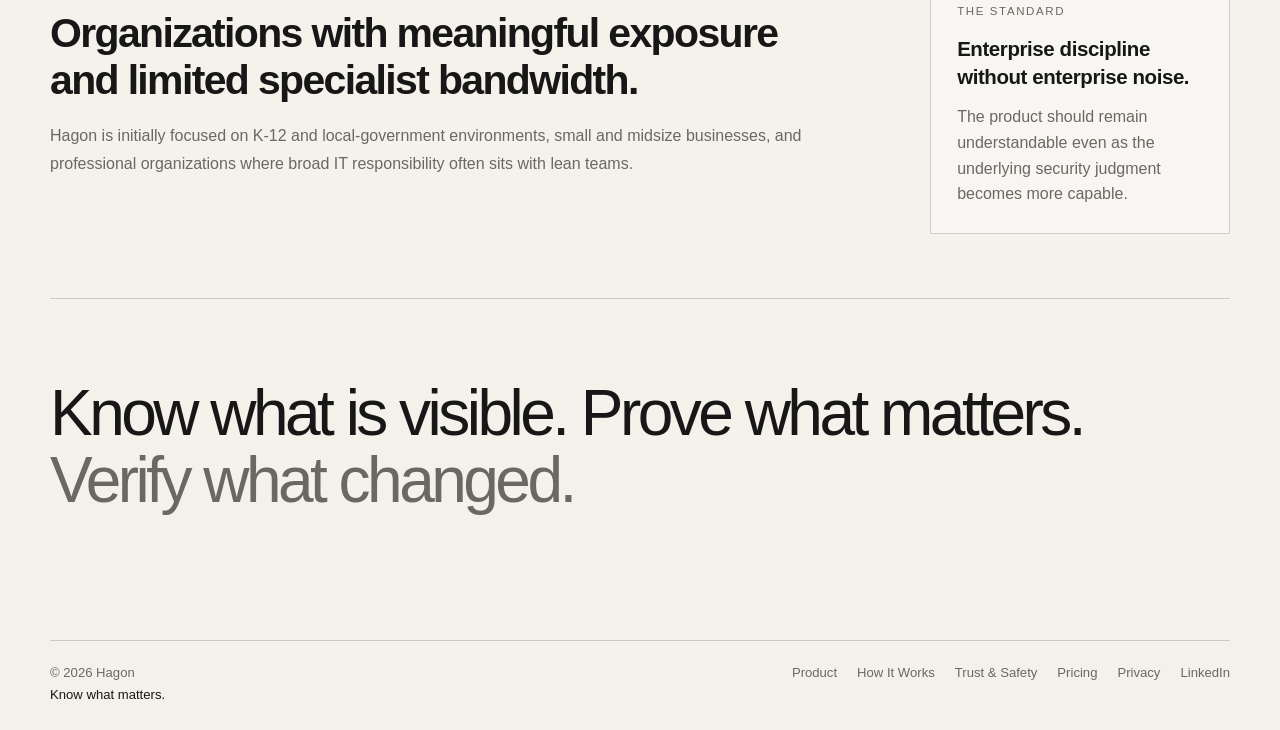
==== commit 97b48820: "SEO/entity update" ====
--- a/about.html
+++ b/about.html
@@ -1,53 +1,54 @@
 <!DOCTYPE html>
+
 <html lang="en">
 <head>
-  <meta charset="UTF-8" />
-  <meta name="viewport" content="width=device-width, initial-scale=1" />
-  <meta name="description" content="Hagon is built from hands-on security operations experience to make external exposure understandable, evidence-backed, and actionable for lean teams." />
-  <meta name="theme-color" content="#f4f1ea" />
-  <meta property="og:type" content="website" />
-  <meta property="og:site_name" content="Hagon" />
-  <meta property="og:title" content="About | Hagon" />
-  <meta property="og:description" content="Hagon is built from hands-on security operations experience to make external exposure understandable, evidence-backed, and actionable for lean teams." />
-  <meta property="og:url" content="https://hagontech.com/about.html" />
-  <meta property="og:image" content="https://hagontech.com/og-image.png" />
-  <meta property="og:image:width" content="1200" />
-  <meta property="og:image:height" content="630" />
-  <meta property="og:image:alt" content="Hagon. Know what matters." />
-  <meta name="twitter:card" content="summary_large_image" />
-  <meta name="twitter:image" content="https://hagontech.com/og-image.png" />
-  <link rel="icon" href="favicon.svg" type="image/svg+xml" />
-  <link rel="canonical" href="https://hagontech.com/about.html" />
-  <title>About | Hagon</title>
-  <link rel="stylesheet" href="site.css" />
-  <script defer src="site.js"></script>
-</head>
+<meta charset="utf-8"/>
+<meta content="width=device-width, initial-scale=1" name="viewport"/>
+<meta content="Hagon is an evidence-first external exposure management platform built for lean IT and security teams that need clearer decisions from outside-in security data." name="description"/>
+<meta content="#f4f1ea" name="theme-color"/>
+<meta content="website" property="og:type"/>
+<meta content="Hagon" property="og:site_name"/>
+<meta content="About Hagon | Evidence-First Exposure Management" property="og:title"/>
+<meta content="Hagon is an evidence-first external exposure management platform built for lean IT and security teams that need clearer decisions from outside-in security data." property="og:description"/>
+<meta content="https://hagontech.com/about.html" property="og:url"/>
+<meta content="https://hagontech.com/og-image.png" property="og:image"/>
+<meta content="1200" property="og:image:width"/>
+<meta content="630" property="og:image:height"/>
+<meta content="Hagon. Know what matters." property="og:image:alt"/>
+<meta content="summary_large_image" name="twitter:card"/>
+<meta content="https://hagontech.com/og-image.png" name="twitter:image"/>
+<link href="favicon.svg" rel="icon" type="image/svg+xml"/>
+<link href="https://hagontech.com/about.html" rel="canonical"/>
+<title>About Hagon | Evidence-First Exposure Management</title>
+<link href="site.css" rel="stylesheet"/>
+<script defer="" src="site.js"></script>
+<meta content="About Hagon | Evidence-First Exposure Management" name="twitter:title"/><meta content="Hagon is an evidence-first external exposure management platform built for lean IT and security teams that need clearer decisions from outside-in security data." name="twitter:description"/><meta content="en_US" property="og:locale"/><script data-hagon-schema="true" type="application/ld+json">{"@context":"https://schema.org","@type":"Organization","@id":"https://hagontech.com/#organization","name":"Hagon","alternateName":"Hagon Technologies","url":"https://hagontech.com/","logo":"https://hagontech.com/og-image.png","sameAs":["https://www.linkedin.com/company/hagontech/"],"description":"Hagon builds evidence-first external exposure management software for lean IT and security teams."}</script></head>
 <body class="about-page">
 <a class="skip-link" href="#main-content">Skip to content</a>
 <div class="page">
 <header class="topbar">
-  <a class="brand" href="index.html" aria-label="Hagon home"><span>hagon</span><span class="brand-divider" aria-hidden="true"></span><span class="brand-ghost" aria-hidden="true">hagon</span></a>
-  <button class="nav-toggle" type="button" aria-expanded="false" aria-controls="primary-nav">Menu</button>
-  <nav class="nav" id="primary-nav" aria-label="Primary navigation"><a href="product.html">Product</a>
+<a aria-label="Hagon home" class="brand" href="index.html"><span>hagon</span><span aria-hidden="true" class="brand-divider"></span><span aria-hidden="true" class="brand-ghost">hagon</span></a>
+<button aria-controls="primary-nav" aria-expanded="false" class="nav-toggle" type="button">Menu</button>
+<nav aria-label="Primary navigation" class="nav" id="primary-nav"><a href="product.html">Product</a>
 <a href="how-it-works.html">How It Works</a>
-<a href="security.html">Trust & Safety</a>
+<a href="security.html">Trust &amp; Safety</a>
 <a href="pricing.html">Pricing</a>
-<a href="about.html" aria-current="page">About</a>
-<a href="contact.html" class="nav-cta">Request Access</a></nav>
+<a aria-current="page" href="about.html">About</a>
+<a class="nav-cta" href="contact.html">Request Access</a></nav>
 </header>
 <main class="content" id="main-content">
 <section class="hero"><p class="eyebrow">About</p><h1>Built from the operator's side of the screen.</h1><p class="lead">Hagon began with a simple frustration: powerful security tools can produce a great deal of data without producing enough clarity about what actually deserves attention.</p></section>
-<section class="feature-section"><div class="feature-copy"><p class="eyebrow">Why Hagon</p><h2>Security teams need understanding, not another pile of alerts.</h2><p>Hagon is shaped by hands-on cybersecurity and systems-administration experience in environments where small teams carry broad responsibility.</p><p>The goal is to make external exposure understandable, traceable, and operational without hiding uncertainty, inventing conclusions, or requiring a specialist to translate every result.</p></div><div class="feature-panel"><p class="panel-label">Built for</p><strong>Lean IT and security teams</strong><p>Approachable without reducing evidence quality or security judgment.</p></div></section>
+<section class="feature-section"><div class="feature-copy"><p class="eyebrow">Why Hagon</p><h2>Security teams need understanding, not another pile of alerts.</h2><p>Hagon is shaped by hands-on cybersecurity and systems-administration experience in environments where small teams carry broad responsibility.</p><p>The goal is to make external exposure understandable, traceable, and operational without hiding uncertainty, inventing conclusions, or requiring a specialist to translate every result. Hagon applies external attack surface management (EASM) visibility within an evidence-first continuous threat exposure management (CTEM) approach.</p></div><div class="feature-panel"><p class="panel-label">Built for</p><strong>Lean IT and security teams</strong><p>Approachable without reducing evidence quality or security judgment.</p></div></section>
 <section class="principles"><article><h2>Understand before acting</h2><p>Begin with what is already visible. Observation comes before judgment.</p></article><article><h2>Evidence before conclusion</h2><p>Preserve the distinction between suspicion, correlation, validation, and a finding.</p></article><article><h2>Clarity over volume</h2><p>Help teams understand what matters, why it matters, and what should happen next.</p></article><article><h2>Stay through verification</h2><p>Security work is not finished when an alert is created. Remediation should be checked and history should show the result.</p></article></section>
 <section class="feature-section"><div class="feature-copy"><p class="eyebrow">Who it is for</p><h2>Organizations with meaningful exposure and limited specialist bandwidth.</h2><p>Hagon is initially focused on K-12 and local-government environments, small and midsize businesses, and professional organizations where broad IT responsibility often sits with lean teams.</p></div><div class="feature-panel"><p class="panel-label">The standard</p><strong>Enterprise discipline without enterprise noise.</strong><p>The product should remain understandable even as the underlying security judgment becomes more capable.</p></div></section>
 <section class="statement"><p>Know what is visible. Prove what matters. <em>Verify what changed.</em></p></section>
 </main>
-<footer class="footer"><div><span>© 2026 Hagon</span><span class="footer-tagline">Know what matters.</span></div><nav class="footer-nav" aria-label="Footer navigation"><a href="product.html">Product</a>
+<footer class="footer"><div><span>© 2026 Hagon</span><span class="footer-tagline">Know what matters.</span></div><nav aria-label="Footer navigation" class="footer-nav"><a href="product.html">Product</a>
 <a href="how-it-works.html">How It Works</a>
-<a href="security.html">Trust & Safety</a>
+<a href="security.html">Trust &amp; Safety</a>
 <a href="pricing.html">Pricing</a>
 <a href="privacy.html">Privacy</a>
-<a href="https://www.linkedin.com/company/hagontech/" target="_blank" rel="noopener noreferrer">LinkedIn</a></nav></footer>
+<a href="https://www.linkedin.com/company/hagontech/" rel="noopener noreferrer" target="_blank">LinkedIn</a></nav></footer>
 </div>
 </body>
 </html>
